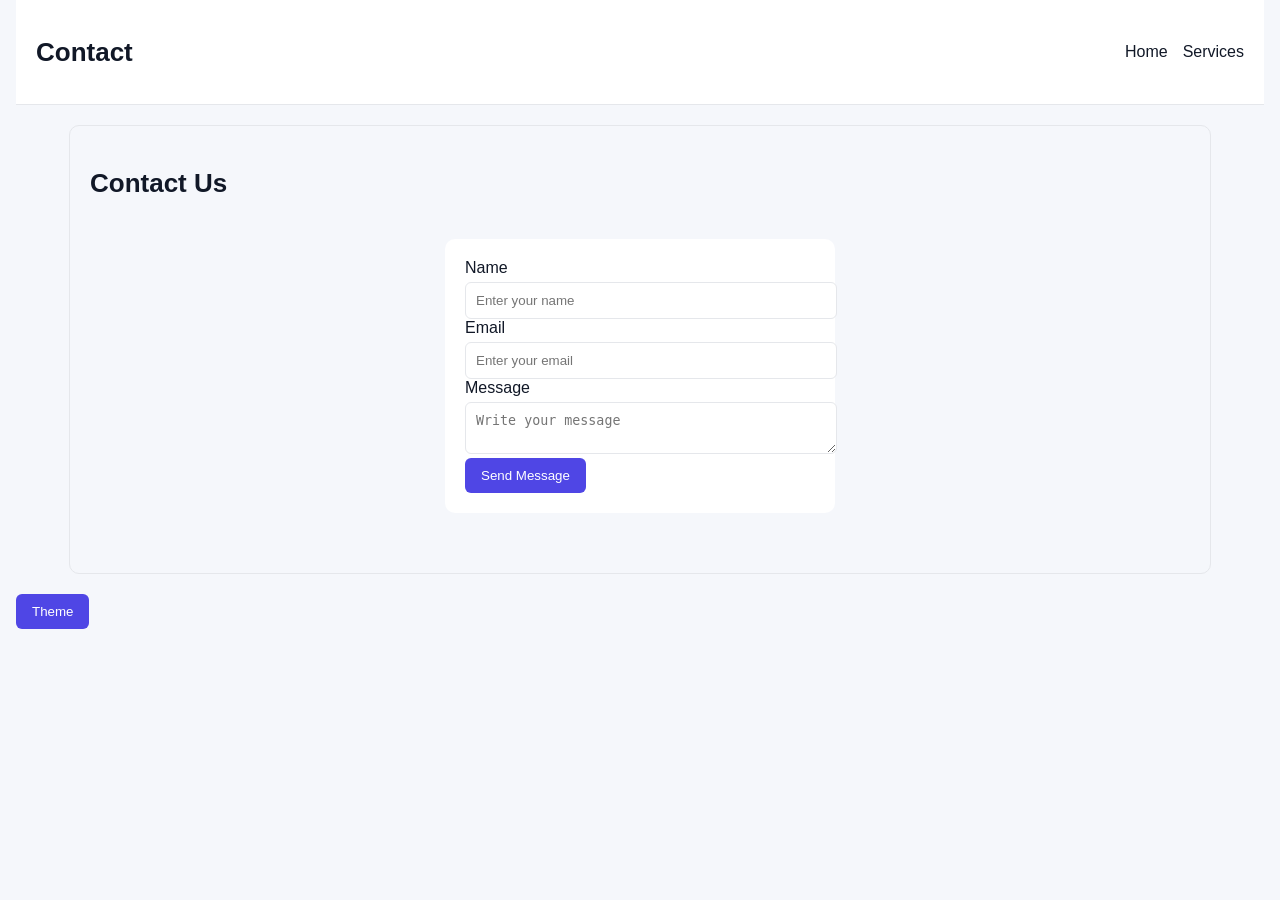
==== pages/contact.html @ e372f4c2 "Initial Commit" ====
<!DOCTYPE html>
<html>
<head>
  <title>Contact</title>
  <link rel="stylesheet" href="../cssFile/globalStyles.css">
</head>

<body>

<nav>
  <h2>Contact</h2>
  <ul>
    <li><a href="../index.html">Home</a></li>
    <li><a href="services.html">Services</a></li>
  </ul>
</nav>

<div class="page">

<h2>Contact Us</h2>

<div class="form-container">

  <label>Name</label>
  <input type="text" placeholder="Enter your name">

  <label>Email</label>
  <input type="text" placeholder="Enter your email">

  <label>Message</label>
  <textarea placeholder="Write your message"></textarea>

  <button>Send Message</button>

</div>

</div>

<button onclick="toggleTheme()">Theme</button>

<script src="../jsFile/jsFunctions.js"></script>

</body>
</html>
---- cssFile/globalStyles.css ----
/* =========================================================
   DESIGN SYSTEM
========================================================= */
:root {
  --brand-primary-color: #4f46e5;
  --brand-secondary-color: #06b6d4;
  --brand-third-color: #22c55e;
  --brand-fourth-color: #f97316;
  --brand-accent-color: #ef4444;

  --bg-main: #f5f7fb;
  --bg-card: #ffffff;

  --text-primary-color: #111827;
  --text-secondary-color: #374151;
  --text-muted-color: #6b7280;
  --text-focus-color: #2563eb;
  --text-highlighted-color: #1d4ed8;

  --border-primary-color: #e5e7eb;
  --border-secondary-color: #d1d5db;
  --border-muted-color: #f3f4f6;
  --border-focus-color: #3b82f6;
  --border-highlighted-color: #6366f1;

  --radius-sm: 6px;
  --radius-md: 10px;

  --transition: 0.3s ease;
}

/* =========================================================
   DARK MODE
========================================================= */
[data-theme="dark"] {
  --bg-main: #0f172a;
  --bg-card: #1e293b;

  --text-primary-color: #f8fafc;
  --text-secondary-color: #cbd5e1;
  --text-muted-color: #94a3b8;

  --border-primary-color: #334155;
  --border-secondary-color: #475569;
}

/* =========================================================
   GLOBAL BASE
========================================================= */
body {
  margin: 0;
  padding: 0 16px;   /* prevents left sticking */
  font-family: Arial, sans-serif;
  background: var(--bg-main);
  color: var(--text-primary-color);
}
/* =========================================================
   HEADINGS
========================================================= */
h1 { font-size: 32px; }
h2 { font-size: 26px; }
h3 { font-size: 22px; }
h4 { font-size: 18px; }

p {
  color: var(--text-secondary-color);
}

.page {
  padding: 20px;
  margin: 20px auto;
  max-width: 1100px;

  border: 1px solid var(--border-primary-color);
  border-radius: var(--radius-md);
}

/* =========================================================
   BUTTON SYSTEM
========================================================= */
button {
  padding: 10px 16px;
  border: none;
  border-radius: var(--radius-sm);
  background: var(--brand-primary-color);
  color: white;
  cursor: pointer;
  transition: var(--transition);
}

button:hover {
  background: var(--brand-secondary-color);
}

/* Link Button */
.link-button {
  background: transparent;
  color: var(--brand-primary-color);
  border: 1px solid var(--brand-primary-color);
}

.link-button:hover {
  background: var(--brand-primary-color);
  color: white;
}

/* =========================================================
   NAVBAR
========================================================= */
nav {
  display: flex;
  justify-content: space-between;
  align-items: center;
  padding: 15px 20px;
  background: var(--bg-card);
  border-bottom: 1px solid var(--border-primary-color);
}

nav ul {
  display: flex;
  list-style: none;
  gap: 15px;
}

nav a {
  text-decoration: none;
  color: var(--text-primary-color);
}

nav a:hover {
  color: var(--brand-primary-color);
}

/* =========================================================
   CARD SYSTEM
========================================================= */
.card-container {
  display: flex;
  flex-wrap: wrap;
  justify-content: center;
  gap: 20px;
  margin: 20px;
}

.card {
  width: 260px;
  background: var(--bg-card);
  padding: 15px;
  border-radius: var(--radius-md);
  display: flex;
  flex-direction: column;
  transition: var(--transition);
}

.card:hover {
  transform: translateY(-5px);
}

.card img {
  width: 100%;
  height: 140px;
  object-fit: contain;
  padding: 10px;
  background: var(--bg-main);
}

/* =========================================================
   FORM
========================================================= */
.form-container {
  width: 350px;
  margin: 40px auto;
  background: var(--bg-card);
  padding: 20px;
  border-radius: var(--radius-md);
}

input, textarea {
  width: 100%;
  padding: 10px;
  margin-top: 5px;
  border: 1px solid var(--border-primary-color);
  border-radius: var(--radius-sm);
}

/* =========================================================
   TABLE SYSTEM
========================================================= */
table {
  width: 100%;
  border-collapse: collapse;
  background: var(--bg-card);
}

th, td {
  padding: 10px;
  text-align: left;
}

thead {
  background: var(--brand-primary-color);
  color: white;
}

tbody tr:nth-child(odd) {
  background: #f9fafb;
}

tbody tr:nth-child(even) {
  background: #eef2ff;
}

tbody tr:hover {
  background: #c7d2fe;
}

/* =========================================================
   FOOTER
========================================================= */
footer {
  text-align: center;
  padding: 20px;
  background: var(--bg-card);
  margin-top: 40px;
}
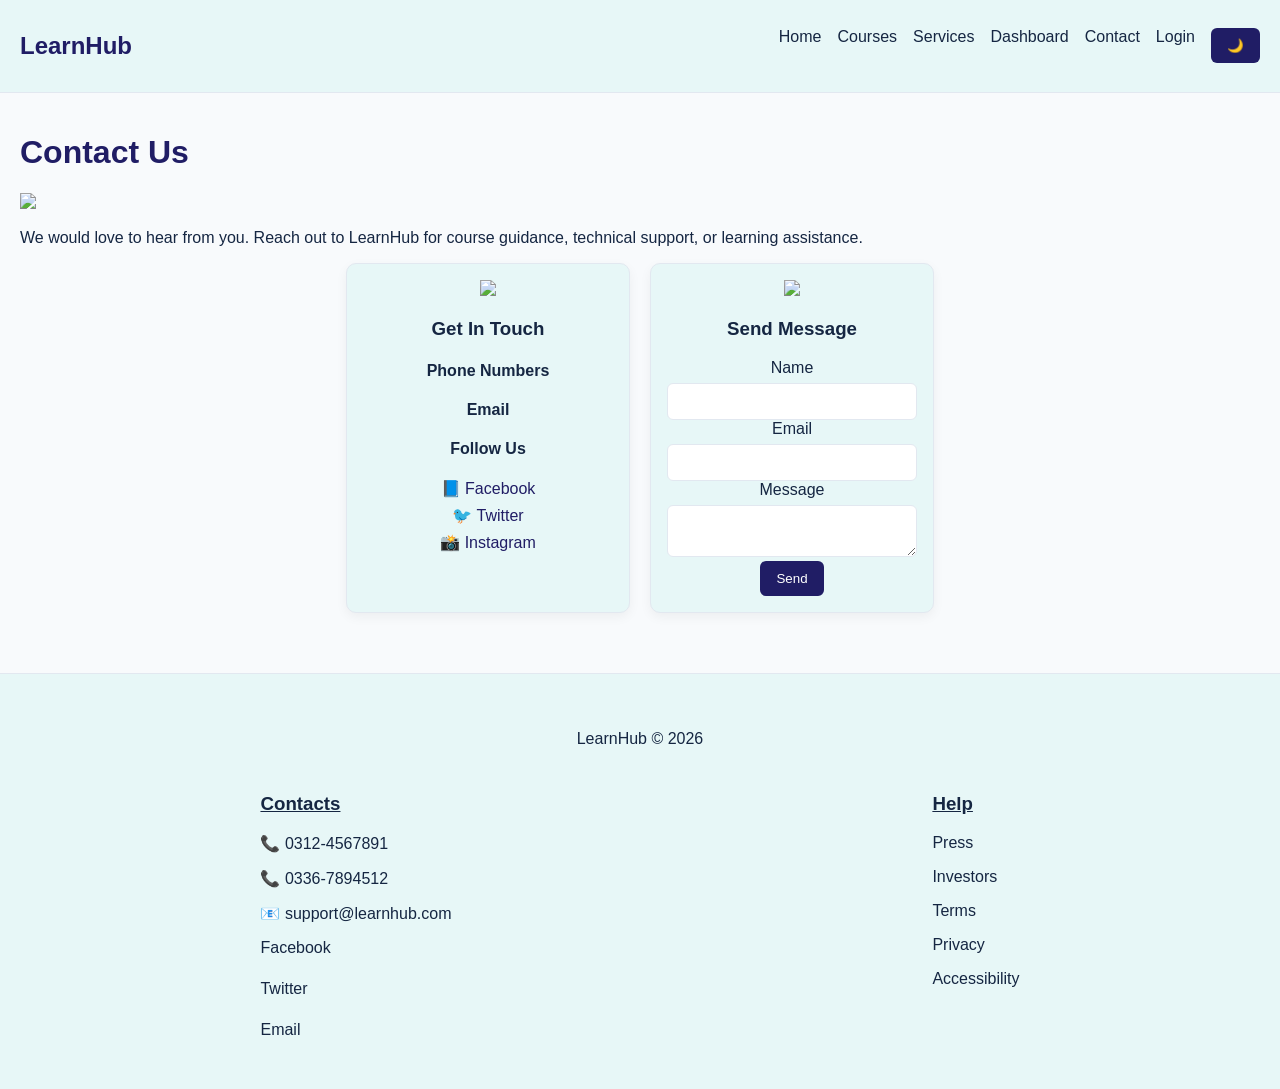
==== commit 1eaba618: "Updated LearnHub project" ====
--- a/pages/contact.html
+++ b/pages/contact.html
@@ -1,44 +1,153 @@
 <!DOCTYPE html>
 <html>
+
 <head>
-  <title>Contact</title>
+  <title>Contact Us - LearnHub</title>
+
   <link rel="stylesheet" href="../cssFile/globalStyles.css">
+
+ 
 </head>
 
 <body>
 
+
+
 <nav>
-  <h2>Contact</h2>
-  <ul>
-    <li><a href="../index.html">Home</a></li>
-    <li><a href="services.html">Services</a></li>
-  </ul>
+
+<h2>LearnHub</h2>
+
+<span class="menu-toggle" onclick="toggleMenu()">☰</span>
+
+<ul>
+<li><a href="../index.html">Home</a></li>
+<li><a href="courses.html">Courses</a></li>
+<li><a href="services.html">Services</a></li>
+<li><a href="dashboard.html">Dashboard</a></li>
+<li><a href="contact.html">Contact</a></li>
+<li><a href="login.html">Login</a></li>
+<li><button onclick="toggleTheme()">🌙</button></li>
+</ul>
+
 </nav>
+
+
 
 <div class="page">
 
-<h2>Contact Us</h2>
+<h1>Contact Us</h1>
 
-<div class="form-container">
+<img src="../sources/img3.png" width="120">
 
-  <label>Name</label>
-  <input type="text" placeholder="Enter your name">
+<p>
+We would love to hear from you. Reach out to LearnHub for
+course guidance, technical support, or learning assistance.
+</p>
 
-  <label>Email</label>
-  <input type="text" placeholder="Enter your email">
+<div class="card-container">
 
-  <label>Message</label>
-  <textarea placeholder="Write your message"></textarea>
+<!-- CONTACT CARD -->
+<div class="card">
 
-  <button>Send Message</button>
+<img src="../sources/img3.png">
+
+<h3>Get In Touch</h3>
+
+<p>
+Our support team is available to help students regarding
+courses, registration, and platform services.
+</p>
+
+<h4>Phone Numbers</h4>
+
+<p>03124567891</p>
+<p>03367894512</p>
+
+<h4>Email</h4>
+
+<p>support@learnhubacademy.com</p>
+
+<h4>Follow Us</h4>
+
+<a href="#">📘 Facebook</a>
+<a href="#">🐦 Twitter</a>
+<a href="#">📸 Instagram</a>
+
+</div>
+
+<!-- CONTACT FORM -->
+<div class="card">
+
+<img src="../sources/img7.png">
+
+<h3>Send Message</h3>
+
+<form onsubmit="alert('Message Sent Successfully')">
+
+<div>
+<label>Name</label>
+<input type="text">
+</div>
+
+<div>
+<label>Email</label>
+<input type="email">
+</div>
+
+<div>
+<label>Message</label>
+<textarea></textarea>
+</div>
+
+<button type="submit">Send</button>
+
+</form>
 
 </div>
 
 </div>
 
-<button onclick="toggleTheme()">Theme</button>
+</div>
 
-<script src="../jsFile/jsFunctions.js"></script>
+<footer>
+
+<p>LearnHub © 2026</p>
+
+<div class="footer-container">
+
+  <!-- CONTACTS COLUMN -->
+  <div>
+
+    <h3 style="text-decoration: underline;">Contacts</h3>
+
+    <p>📞 0312-4567891</p>
+    <p>📞 0336-7894512</p>
+    <p>📧 support@learnhub.com</p>
+
+    <a href="#">Facebook</a><br>
+    <a href="#">Twitter</a><br>
+    <a href="#">Email</a>
+
+  </div>
+
+  <!-- HELP COLUMN -->
+  <div>
+
+    <h3 style="text-decoration: underline;">Help</h3>
+
+    <p>Press</p>
+    <p>Investors</p>
+    <p>Terms</p>
+    <p>Privacy</p>
+    <p>Accessibility</p>
+
+  </div>
+
+</div>
+
+</footer>
+
+ <script src="../jsFile/jsFunctions.js"></script>
 
 </body>
 </html>
--- a/cssFile/globalStyles.css
+++ b/cssFile/globalStyles.css
@@ -2,77 +2,87 @@
    DESIGN SYSTEM
 ========================================================= */
 :root {
-  --brand-primary-color: #4f46e5;
-  --brand-secondary-color: #06b6d4;
+
+
+  --brand-primary-color: #201d65;
+  --brand-secondary-color: #6366f1;
   --brand-third-color: #22c55e;
-  --brand-fourth-color: #f97316;
-  --brand-accent-color: #ef4444;
-
-  --bg-main: #f5f7fb;
-  --bg-card: #ffffff;
-
-  --text-primary-color: #111827;
-  --text-secondary-color: #374151;
-  --text-muted-color: #6b7280;
-  --text-focus-color: #2563eb;
-  --text-highlighted-color: #1d4ed8;
-
-  --border-primary-color: #e5e7eb;
-  --border-secondary-color: #d1d5db;
-  --border-muted-color: #f3f4f6;
-  --border-focus-color: #3b82f6;
-  --border-highlighted-color: #6366f1;
+  --brand-fourth-color: #f59e0b;
+  --brand-accent-color: #06b6d4;
+
+  --bg-main: #f8fafc;
+  --bg-card: #e7f7f7;
+
+  --text-primary-color: #152642;
+  --text-secondary-color: #475569;
+  --text-muted-color: #94a3b8;
+  --text-focus-color: #4f46e5;
+  --text-highlighted-color: #22c55e;
+
+  --border-primary-color: #e2e8f0;
+  --border-secondary-color: #cbd5f5;
+  --border-muted-color: #e5e7eb;
 
   --radius-sm: 6px;
   --radius-md: 10px;
 
   --transition: 0.3s ease;
-}
-
-/* =========================================================
-   DARK MODE
-========================================================= */
+
+
+
+}
+/* ========================================
+   DARK THEME
+   ===========================================*/
+
 [data-theme="dark"] {
+
   --bg-main: #0f172a;
   --bg-card: #1e293b;
 
-  --text-primary-color: #f8fafc;
+  --text-primary-color: #f1f5f9;
   --text-secondary-color: #cbd5e1;
-  --text-muted-color: #94a3b8;
+
+  --brand-primary-color: #4af9ff;
 
   --border-primary-color: #334155;
-  --border-secondary-color: #475569;
-}
+
+}
+
+[data-theme="dark"] table tbody tr:nth-child(n+2):nth-child(odd) {
+  background: #ffffff;
+}
+
+[data-theme="dark"] table tbody tr:nth-child(n+2):nth-child(even) {
+  background: #ccf5f1; /* light sea green */
+} 
+
+[data-theme="dark"] tbody td {
+  color: #0f172a;
+}
+
+/* ================================================================*/
+
+
 
 /* =========================================================
    GLOBAL BASE
 ========================================================= */
 body {
   margin: 0;
-  padding: 0 16px;   /* prevents left sticking */
   font-family: Arial, sans-serif;
   background: var(--bg-main);
   color: var(--text-primary-color);
 }
-/* =========================================================
-   HEADINGS
-========================================================= */
-h1 { font-size: 32px; }
-h2 { font-size: 26px; }
-h3 { font-size: 22px; }
-h4 { font-size: 18px; }
-
-p {
-  color: var(--text-secondary-color);
-}
-
-.page {
-  padding: 20px;
-  margin: 20px auto;
-  max-width: 1100px;
-
-  border: 1px solid var(--border-primary-color);
-  border-radius: var(--radius-md);
+
+/* =========================================================
+        HEADER IMAGE
+  =======================================================*/
+
+  header {
+  background: url("../sources/img4.png");
+  background-size: cover;
+  background-position: center;
 }
 
 /* =========================================================
@@ -92,18 +102,6 @@
   background: var(--brand-secondary-color);
 }
 
-/* Link Button */
-.link-button {
-  background: transparent;
-  color: var(--brand-primary-color);
-  border: 1px solid var(--brand-primary-color);
-}
-
-.link-button:hover {
-  background: var(--brand-primary-color);
-  color: white;
-}
-
 /* =========================================================
    NAVBAR
 ========================================================= */
@@ -111,15 +109,15 @@
   display: flex;
   justify-content: space-between;
   align-items: center;
-  padding: 15px 20px;
   background: var(--bg-card);
+  padding: 12px 20px;
   border-bottom: 1px solid var(--border-primary-color);
 }
 
 nav ul {
   display: flex;
   list-style: none;
-  gap: 15px;
+  gap: 16px;
 }
 
 nav a {
@@ -129,6 +127,13 @@
 
 nav a:hover {
   color: var(--brand-primary-color);
+}
+
+/* =========================================================
+   PAGE
+========================================================= */
+.page {
+  padding: 20px;
 }
 
 /* =========================================================
@@ -139,16 +144,15 @@
   flex-wrap: wrap;
   justify-content: center;
   gap: 20px;
-  margin: 20px;
 }
 
 .card {
-  width: 260px;
+  width: 250px;
   background: var(--bg-card);
-  padding: 15px;
+  padding: 16px;
   border-radius: var(--radius-md);
-  display: flex;
-  flex-direction: column;
+  border: 1px solid var(--border-primary-color);
+  text-align: center;
   transition: var(--transition);
 }
 
@@ -158,18 +162,14 @@
 
 .card img {
   width: 100%;
-  height: 140px;
-  object-fit: contain;
-  padding: 10px;
-  background: var(--bg-main);
 }
 
 /* =========================================================
    FORM
 ========================================================= */
 .form-container {
-  width: 350px;
-  margin: 40px auto;
+  max-width: 400px;
+  margin: auto;
   background: var(--bg-card);
   padding: 20px;
   border-radius: var(--radius-md);
@@ -178,48 +178,163 @@
 input, textarea {
   width: 100%;
   padding: 10px;
-  margin-top: 5px;
+  margin-top: 6px;
+  border-radius: var(--radius-sm);
   border: 1px solid var(--border-primary-color);
-  border-radius: var(--radius-sm);
-}
-
-/* =========================================================
-   TABLE SYSTEM
+
+  box-sizing: border-box;
+}
+
+/* =========================================================
+   TABLE
 ========================================================= */
 table {
   width: 100%;
   border-collapse: collapse;
+}
+
+table th, table td {
+  padding: 10px;
+  border: 1px solid var(--border-primary-color);
+}
+
+table tbody tr:nth-child(odd) {
+  background: #f1f5f9;
+}
+
+table tbody tr:nth-child(even) {
+  background: #ffffff;
+}
+
+table tbody tr:hover {
+  background: #e0f2fe;
+}
+
+/* =========================================================
+   FOOTER
+========================================================= */
+
+footer {
   background: var(--bg-card);
-}
-
-th, td {
-  padding: 10px;
+  padding: 40px 20px;
+  margin-top: 40px;
+  text-align: center;
+}
+
+/*  ========================================================================== */
+
+/* ============================================================*/
+.footer-container {
+  display: flex;
+  justify-content: space-around;
+  flex-wrap: wrap;
   text-align: left;
 }
 
-thead {
-  background: var(--brand-primary-color);
-  color: white;
-}
-
-tbody tr:nth-child(odd) {
-  background: #f9fafb;
-}
-
-tbody tr:nth-child(even) {
-  background: #eef2ff;
-}
-
-tbody tr:hover {
-  background: #c7d2fe;
-}
-
-/* =========================================================
-   FOOTER
-========================================================= */
+.footer-container div {
+  margin: 10px;
+}
+
+footer a {
+  text-decoration: none;
+  color: var(--text-primary-color);
+  display: block;
+  margin-top: 5px;
+}
+
+footer a:hover {
+  color: var(--brand-primary-color);
+}
+/* ==================================================================*/
+
+
+/* =========================================================
+   UI ENHANCEMENTS
+========================================================= */
+
+/* Smooth transitions everywhere */
+* {
+  transition: var(--transition);
+}
+
+/* Hover depth effect */
+.card {
+  box-shadow: 0 4px 12px rgba(0,0,0,0.05);
+}
+.card:hover {
+  box-shadow: 0 10px 25px rgba(0,0,0,0.1);
+}
+
+/* Better headings */
+h1, h2 {
+  color: var(--brand-primary-color);
+}
+
+/* Footer enhancement */
 footer {
-  text-align: center;
-  padding: 20px;
-  background: var(--bg-card);
-  margin-top: 40px;
-}+  border-top: 1px solid var(--border-primary-color);
+}
+
+/* Navbar improvement */
+nav {
+  position: sticky;
+  top: 0;
+  z-index: 1000;
+}
+
+/* Hamburger button */
+.menu-toggle {
+  display: none;
+  font-size: 22px;
+  cursor: pointer;
+}
+
+/* MOBILE */
+@media (max-width: 768px) {
+
+  .menu-toggle {
+    display: block;
+  }
+
+  nav ul {
+    display: none;
+    flex-direction: column;
+    background: var(--bg-card);
+    position: absolute;
+    top: 60px;
+    right: 20px;
+    padding: 10px;
+  }
+
+  nav ul.open {
+    display: flex;
+  }
+}
+
+/* COURSE HOVER DETAILS */
+.card p,
+.card ul {
+  display: none;
+}
+
+.card:hover p,
+.card:hover ul {
+  display: block;
+}
+
+.card ul {
+  text-align: left;
+}
+
+/* CONTACT LINKS */
+.card a {
+  display: block;
+  margin-top: 8px;
+  text-decoration: none;
+  color: var(--brand-primary-color);
+}
+
+.card a:hover {
+  color: var(--brand-accent-color);
+}
+
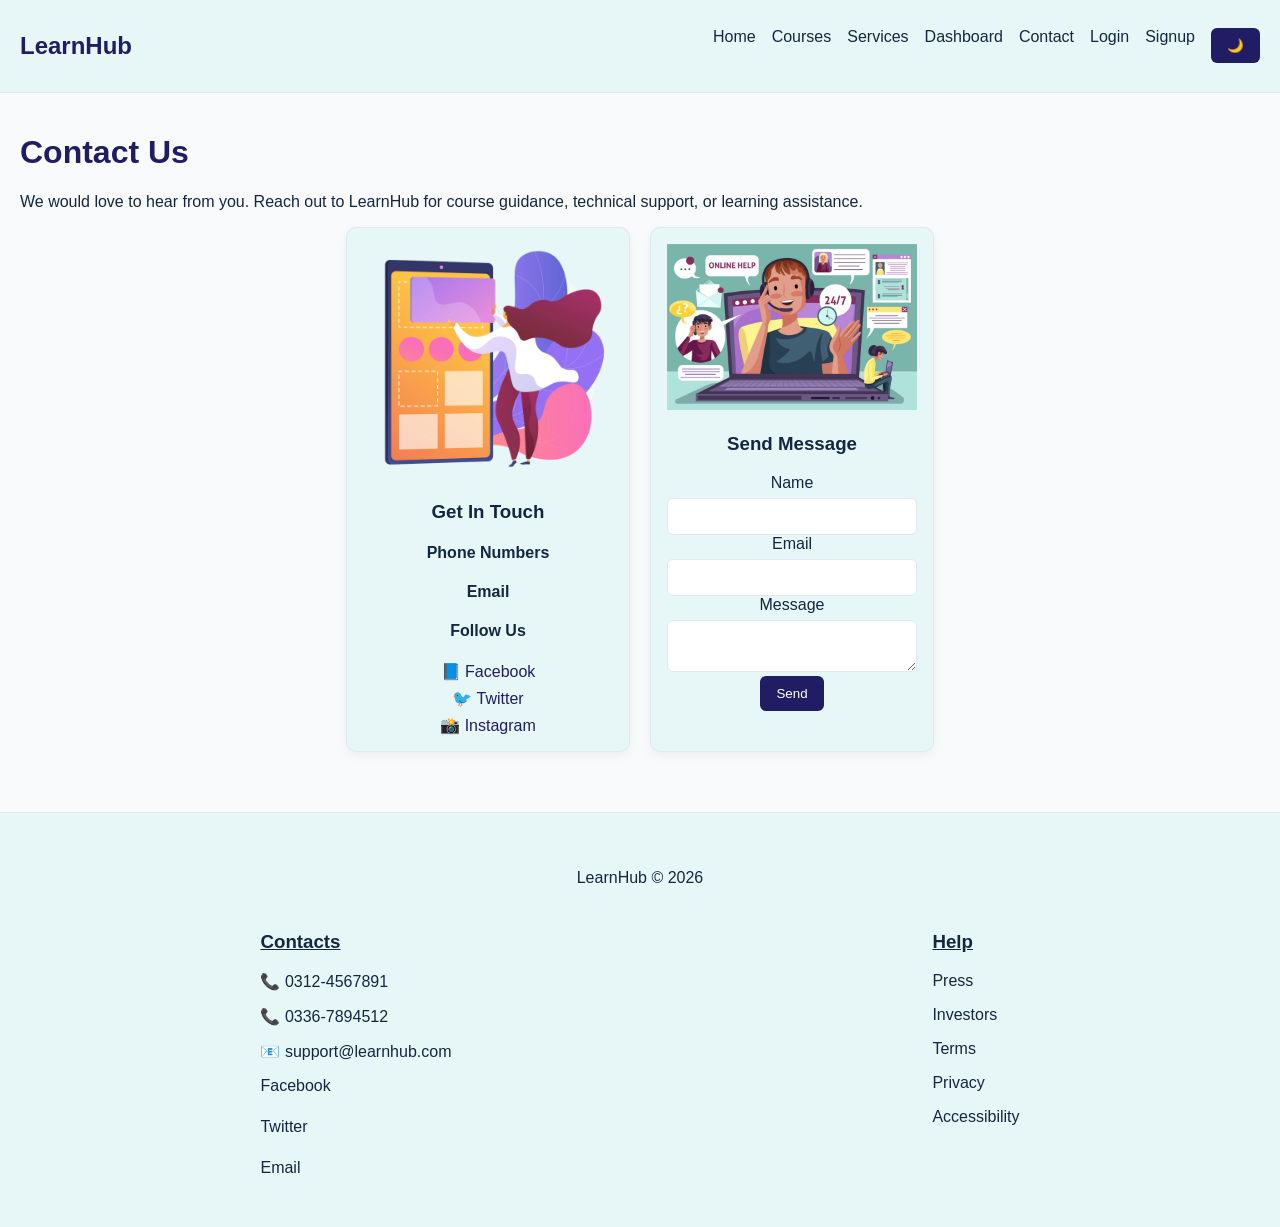
==== commit 75a03b54: "Updated LearnHub project with dark mode fixes, dashboard improvements, images and UI upgrades" ====
--- a/pages/contact.html
+++ b/pages/contact.html
@@ -26,6 +26,7 @@
 <li><a href="dashboard.html">Dashboard</a></li>
 <li><a href="contact.html">Contact</a></li>
 <li><a href="login.html">Login</a></li>
+<li><a href="signup.html">Signup</a></li>
 <li><button onclick="toggleTheme()">🌙</button></li>
 </ul>
 
@@ -37,7 +38,6 @@
 
 <h1>Contact Us</h1>
 
-<img src="../sources/img3.png" width="120">
 
 <p>
 We would love to hear from you. Reach out to LearnHub for
@@ -49,7 +49,7 @@
 <!-- CONTACT CARD -->
 <div class="card">
 
-<img src="../sources/img3.png">
+<img src="../sources/img7.png">
 
 <h3>Get In Touch</h3>
 
@@ -78,7 +78,7 @@
 <!-- CONTACT FORM -->
 <div class="card">
 
-<img src="../sources/img7.png">
+<img src="../sources/img10.jpg">
 
 <h3>Send Message</h3>
 
--- a/cssFile/globalStyles.css
+++ b/cssFile/globalStyles.css
@@ -130,6 +130,21 @@
 }
 
 /* =========================================================
+   HERO SECTION
+========================================================== */
+
+.hero {
+  height: 100vh;
+  min-height: 750px;
+  max-height: 1000px;
+
+  background: url("../sources/img1.png");
+  background-size: cover;
+  background-position: center;
+  position: relative;
+}
+
+/* =========================================================
    PAGE
 ========================================================= */
 .page {
@@ -162,6 +177,35 @@
 
 .card img {
   width: 100%;
+}
+
+
+/* =========================================================
+   FAQ CARD CONTAINER
+ =========================================================*/
+
+.faq-card {
+  width: 100%;
+  background: var(--brand-primary-color);
+  color: white;
+  padding: 30px;
+  margin-top: 40px;
+  border-radius: 10px;
+}
+
+.faq-card hr {
+  border: 0;
+  border-top: 1px solid white;
+  margin: 10px 0;
+}
+
+.faq-card p {
+  margin: 10px 0;
+}
+
+.faq-card h2,
+.faq-card p {
+  color: #ffffff;
 }
 
 /* =========================================================
